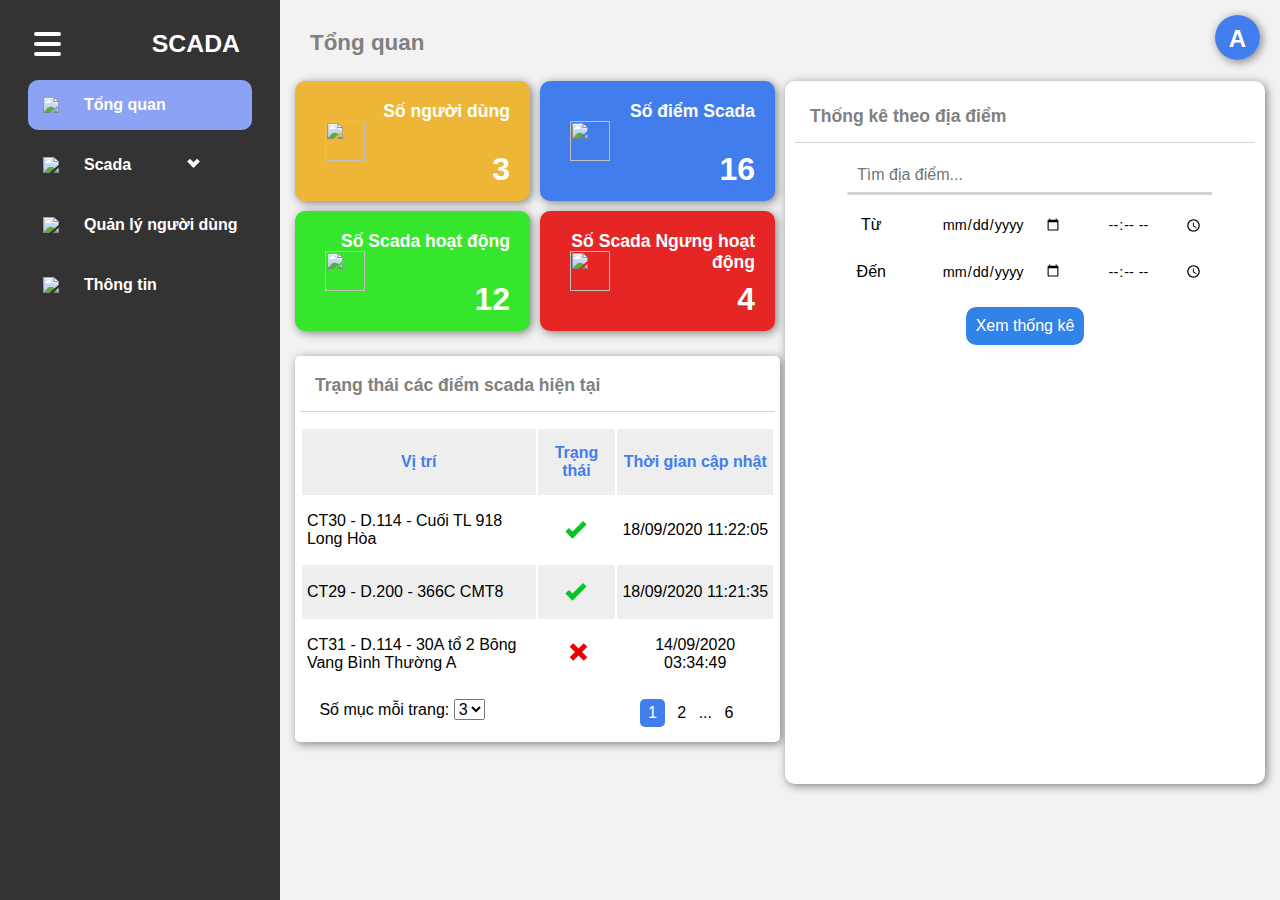
==== server/ui/detail.html @ bc408c13 "Update map search bar, fetch data dynamically" ====
<!DOCTYPE html>
<html>
    <head>
        <meta charset="UTF-8">
        <meta name="viewport" content="width=device-width, initial-scale=1">
        <title>Scada</title>

        <link rel="stylesheet" href="style.css" />
        <link rel="stylesheet" href="detail.css" />

        <script src="https://cdnjs.cloudflare.com/ajax/libs/moment.js/2.28.0/moment.min.js" integrity="sha512-Q1f3TS3vSt1jQ8AwP2OuenztnLU6LwxgyyYOG1jgMW/cbEMHps/3wjvnl1P3WTrF3chJUWEoxDUEjMxDV8pujg==" crossorigin="anonymous"></script>

        <script src="https://cdnjs.cloudflare.com/ajax/libs/Chart.js/2.9.3/Chart.min.js" integrity="sha512-s+xg36jbIujB2S2VKfpGmlC3T5V2TF3lY48DX7u2r9XzGzgPsa6wTpOQA7J9iffvdeBN0q9tKzRxVxw1JviZPg==" crossorigin="anonymous"></script>
    </head>
    <body>
        <nav id="nav" class="">
            <div class="nav-toggler" onclick="toggleNav()">
                <div class="nav-toggler-icon">
                </div>
            </div>
            <!-- <img src="logo.png" id="nav-logo"> -->
            <div id="nav-logo">SCADA</div>
            <div id="nav-top-padding"></div>
            <div class="nav-item active">
                <img src="icons/home.svg" class="nav-item-icon">
                <span class="nav-item-label">Tổng quan</span>
            </div>
            <div class="nav-item dropdown" onclick="toggleNavDropdown(this)">
                <img src="icons/dashboard.svg" class="nav-item-icon">
                <span class="nav-item-label">Scada</span>
                <div class="sub-menu">
                    <span class="nav-item-label">Quản lý địa điểm</span>
                    <span class="nav-item-label">Quản lý cài đặt</span>
                    <span class="nav-item-label">Bảng dữ liệu</span>
                    <span class="nav-item-label">Thống kê</span>
                </div>
            </div>
            <div class="nav-item " onclick="toggleNavDropdown(this)">
                <img src="icons/user.svg" class="nav-item-icon">
                <span class="nav-item-label">Quản lý người dùng</span>
            </div>
            <div class="nav-item" onclick="toggleNavDropdown(this)">
                <img src="icons/info.svg" class="nav-item-icon">
                <span class="nav-item-label">Thông tin</span>
            </div>
        </nav>
        <div id="page-overlay" class="" onclick="toggleNodeDetailModal()"></div>
        <div id="main">
            <div id="page-header" class="col-12-sm">
                <div class="nav-toggler sm" onclick="toggleNav()">
                    <div class="nav-toggler-icon">
                    </div>
                </div>
                Tổng quan
            </div>
            <div id="avatar-menu">
                <span id="avatar">A</span>
            </div>
            <div id="content">
                <div class="col-6-lg col-12-sm col-flex">
                    <div class="tile-container col-flex col-6-md col-12-sm">
                        <div class="tile info orange">
                            <img src="icons/user.svg" class="tile-icon">
                            <span class="tile-label">Số người dùng</span>
                            <span class="tile-value">3</span>
                        </div>
                    </div>
                    <div class="tile-container col-flex col-6-md col-12-sm">
                        <div class="tile info blue">
                            <img src="icons/location.svg" class="tile-icon">
                            <span class="tile-label">Số điểm Scada</span>
                            <span class="tile-value">16</span>
                        </div>
                    </div>
                    <div class="tile-container col-flex col-6-md col-12-sm">
                        <div class="tile info green">
                            <img src="icons/check.svg" class="tile-icon">
                            <span class="tile-label">Số Scada hoạt động</span>
                            <span class="tile-value">12</span>
                        </div>
                    </div>
                    <div class="tile-container col-flex col-6-md col-12-sm">
                        <div class="tile info red">
                            <img src="icons/forbidden.svg" class="tile-icon">
                            <span class="tile-label">Số Scada Ngưng hoạt động</span>
                            <span class="tile-value">4</span>
                        </div>
                    </div>

                    <div class="tile-container table-container col-12-sm">
                        <div class="tile-header">Trạng thái các điểm scada hiện tại</div>
                        <table class="col-12-sm">
                            <tr>
                                <th class="col-6-sm">Vị trí</th>
                                <th class="col-2-sm">Trạng thái</th>
                                <th class="col-4-sm">Thời gian cập nhật</th>
                            </tr>
                            <tr>
                                <td class="col-6-sm">CT30 - D.114 - Cuối TL 918 Long Hòa</td>
                                <td class="col-2-sm center"><span class="check-mark"></span></td>
                                <td class="col-4-sm center">18/09/2020 11:22:05</td>
                            </tr>
                            <tr>
                                <td class="col-6-sm">CT29 - D.200 - 366C CMT8</td>
                                <td class="col-2-sm center"><span class="check-mark"></span></td>
                                <td class="col-4-sm center">18/09/2020 11:21:35</td>
                            </tr>
                            <tr>
                                <td class="col-6-sm">CT31 - D.114 - 30A tổ 2 Bông Vang Bình Thường A</td>
                                <td class="col-2-sm center"><span class="x-mark"></span></td>
                                <td class="col-4-sm center">14/09/2020 03:34:49</td>
                            </tr>
                        </table>
                        <div class="table-footer">
                            <div class="table-view-cnt">
                                Số mục mỗi trang: 
                                <select>
                                    <option>3</option>
                                </select>
                            </div>
                            <div class="table-page-group">
                                <span class="table-page-number selected">1</span>
                                <span class="table-page-number">2</span>
                                <span class="">...</span>
                                <span class="table-page-number">6</span>
                            </div>
                        </div>
                    </div>
                </div>
                <div class="col-6-lg col-12-sm">
                    <div class="tile-container">
                        <div class="tile">
                            <div class="tile-header">Thống kê theo địa điểm</div>
                            <div class="dropdown-container col-10-sm">
                                <input type="text" placeholder="Tìm địa điểm...">
                                <div class="options">
                                    <div class="option">CT30 - D.114 - Cuối TL 918 Long Hòa</div>
                                    <div class="option">CT29 - D.200 - 366C CMT8</div>
                                    <div class="option">CT31 - D.114 - 30A tổ 2 Bông Vang Bình Thường A</div>
                                </div>
                            </div>
                            <div class="time-filter">
                                <div class="time-filter-group">
                                    <span class="label">Từ</span>
                                    <input class="date-input" type="date">
                                    <input class="time-input" type="time">
                                </div>
                                <div class="time-filter-group">
                                    <span class="label">Đến</span>
                                    <input class="date-input" type="date">
                                    <input class="time-input" type="time">
                                </div>
                                <a href="javascript:void();" class="btn">Xem thống kê</a>
                            </div>
                            <div class="chart-container">
                                <canvas id="chart"></canvas>
                            </div>
                        </div>
                    </div>
                </div>
            </div>
        </div>
        <script src="custom-chart.js"></script>
        <script src="site.js"></script>
    </body>
</html>
---- server/ui/style.css ----
* {
    font-size: 100%;
    font-family: Arial, Helvetica, sans-serif;
    box-sizing: border-box;
}

body {
    overflow: hidden;
}

/* ======================================================
				    		NAV
=======================================================*/

#nav {
    position: fixed;
    left: -600px;
    top: 0;
    bottom: 0;
    width: 280px;
    background-color: #8bd0f0;
    background-color: #333;
    transition: .2s;
    overflow-x: hidden;
}

#nav.show {
    left: 0;
}

.nav-toggler {
    position: fixed;
    width: 45px;
    height: 45px;
    top: 20px;
    left: 50px;
    border-radius: 10px;
    background-color: white;
    transition: .2s;
    z-index: 2;
}

#nav.show .nav-toggler {
    background-color: #8bd0f0;
    background-color: #333;
    /* transform: translate(-40px, 0); */
}

.nav-toggler-icon,
.nav-toggler-icon::before,
.nav-toggler-icon::after {
    content: '';
    position: absolute;
    width: 60%;
    height: 4px;
    background-color: black;
    border-radius: 4px;
    top: 12px;
    left: 20%;
    transition: .2s;
}


.nav-toggler-icon::before,
.nav-toggler-icon::after {
    left: 0;
    width: 100%;
    height: 4px;
}

.nav-toggler-icon::before { transform: translate(0, -2px); }
.nav-toggler-icon::after { transform: translate(0, 8px); }

#nav.show .nav-toggler-icon {
    top: 45%;
    transform: rotate(135deg);
    background-color: white;
}

#nav.show .nav-toggler-icon::before,
#nav.show .nav-toggler-icon::after {
    transform: translate(0, -12px) rotate(90deg) ;
    background-color: white;
}

#nav-logo {
    position: absolute;
    top: 2px;
    width: 150px;
    margin-top: 28px;
    margin-left: 30px;
    transition: .2s;
    left: 60px;
    font-size: 155%;
    color: #fff;
    font-weight: bold;
    opacity: 0;
    text-align: right;
}

#nav.show #nav-logo,
#nav:hover #nav-logo {
    opacity: 1;
}

#nav-top-padding {
    height: 80px;
}

.nav-header {
    font-size: 80%;
    text-transform: uppercase;
    color: lightgrey;
    font-weight: bolder;
    border-bottom: .5px solid grey;
    padding: 0 0 10px 10%;
    margin-top: 20px;
}

.nav-item {
    font-weight: bold;
    color: #fff;
    cursor: pointer;
    width: 80%;
    height: 50px;
    margin-left: 10%;
    padding: 5% 5% 5% 7%;
    border-radius: 10px;
    margin-bottom: 10px;
    position: relative;
    vertical-align: middle;
}

.nav-item.active {
    background-color: #8ca2f5;
}

.nav-item.dropdown::after {
    content: '';
    width: 5px;
    height: 5px;
    border: solid white;
    border-width: 0 0 4px 4px;
    transform: rotate(-45deg);
    float: right;
    margin-right: 40px;
    margin-top: 3px;
    transition: .2s;
}

.nav-item.dropdown::after {
    opacity: 0;
}

.nav-item.dropdown.show::after {
    transform: rotate(135deg);
}

#nav.show .nav-item.dropdown::after,
#nav:hover .nav-item.dropdown::after {
    opacity: 1;
}

.nav-item-switch {
    opacity: 0;
    height: 0;
    padding: 0;
    margin: 0;
    transition: .2s;
}

#nav.show .nav-item-switch,
#nav:hover .nav-item-switch {
    opacity: 1;
    height: 50px;
    margin-left: 10%;
    padding: 5% 5% 5% 7%;
    margin-bottom: 10px;
}

.nav-item-icon {
    fill: #fff;
    width: 20px;
    position: absolute;
    top: 50%;
    transform: translate(0, -50%);
    left: 15px;
}

.nav-item-label {
    position: absolute;
    opacity: 0;
    left: 25%;
    top: 50%;
    transform: translate(0, -50%);
    transition: .2s;
    min-width: 200px;
}

#nav.show .nav-item-label,
#nav:hover .nav-item-label {
    opacity: 1;
}

.nav-item-switch .nav-item-label,
.nav-item-label.no-icon {
    left: 5%;
    min-width: unset;
    max-width: 60%;
}

.nav-item.dropdown .sub-menu {
    visibility: hidden;
}

.nav-item.dropdown.show .sub-menu {
    visibility: show;
}

.nav-item.dropdown.show .sub-menu .nav-item-label {
    visibility: show;
}

.nav-item .switch {
    box-shadow: 0 0 0;
    display: inline-block;
    position: absolute;
    width: 60px;
    height: 30px;
    top: 8px;
    right: 10px;
}

/* ================= SEARCH BAR ================= */

.dropdown-container.nav-search-container {
    padding: 0;
}

.nav-search-container input.nav-search-input {
    border-radius: 5px;
    outline: 0;
    border: 1px solid lightgrey;
    padding: 5px;
    display: block;
    width: 100%;
    margin: auto;
    background-color: #333;
    color: #eee;
    transition: .2s;
}

.nav-search-container input.nav-search-input::placeholder {
    color: #ccc;
}

.nav-search-container input.nav-search-input:hover::placeholder {
    color: #333;
}

.nav-search-container input.nav-search-input:focus::placeholder {
    color: #111;
}

.nav-search-container input.nav-search-input:hover {
    color: #333;
    background-color: #ccc;
    padding-left: 10px;
    border: 1px solid lightgrey; /* overriding .dropdown-container input */
}

.nav-search-container input.nav-search-input:focus {
    color: #111;
    background-color: #eee;
    padding-left: 15px;
    border: 1px solid lightgrey; /* overriding .dropdown-container input */
}

/* ======================================================
				       		MODAL
=======================================================*/

#node-detail-modal {
    width: 80%;
    background-color: white;
    top: 0;
    left: 50%;
    bottom: 5%;
    bottom: min(120px, 5%);
    position: absolute;
    transform: translate(-50%, 1000px);
    transition: .3s;
    border-radius: 10px;
    padding: 20px;
    color: grey;
    /* margin-top: 30px; */
    margin-top: 3%;
    margin-top: min(60px, 3%);
    overflow: auto;
    visibility: hidden;
}

#node-detail-modal.show {
    transform: translate(-50%, 0);
    visibility: visible;
}

#node-detail-modal-header {
    text-transform: uppercase;
    font-weight: bold;
    margin-bottom: 30px;
}


/* ======================================================
				       	CHART
=======================================================*/
.chart-container {
    margin-top: 20px;
    position: relative;
    width: 100%;
}

/* ======================================================
					CHART TIME FILTER
=======================================================*/
.time-filter {
    text-align: center;
    margin-bottom: 20px;
}

.time-filter .time-filter-group {
    width: 100%;
    padding: 5px;
    margin: auto;
    margin-bottom: 10px;
}

.time-filter .label {
    display: inline-block;  
    width: 50px;
}

.time-filter-group .date-input,
.time-filter-group .time-input {
    margin-bottom: 5px;
    margin-left: 40px;
    font-size: 90%;
}


/* ======================================================
				       	TABLE
=======================================================*/
.table-container {
    box-shadow: 2px 2px 10px grey;
    border-radius: 5px;
}

.table-header {
    font-weight: bold;
    color: grey;
    font-size: 110%;
    text-align: center;
    padding: 15px;
    border-bottom: 1px solid lightgrey;
}

table {
    border-radius: 5px;
}

tr:nth-of-type(odd) { 
    background: #eee; 
}

th {
    color: #427ded;
}

th, td {
    padding: 15px 5px;
}

th.center, td.center {
    text-align: center;
}

.table-view-cnt {
    display: inline-block;
    padding: 10px;
    margin-left: 2%;
}

.table-page-group {
    float: right;
    margin-right: 5%;
    padding: 10px;
}

.table-page-number {
    display: inline-block;
    border-radius: 5px;
    padding: 5px 8px;
    cursor: pointer;
    transition: .2s;
}

.table-page-number:hover {
    background-color: lightgrey;
}

.table-page-number.selected {
    background-color: #427ded;
    color: white;
}


/* ======================================================
						SCROLL BAR
=======================================================*/

::-webkit-scrollbar {
	width: 10px;
	height: 10px;
}

::-webkit-scrollbar-thumb {
	background: #d6d6d6;
	border-radius: 15px;
}

::-webkit-scrollbar-thumb:hover {
	background: #a8a8a8;
	border-radius: 15px;
}


/* ======================================================
				       	SWITCH
=======================================================*/

.switch {
    position: relative;
    width: 80px;
    height: 40px;
    background-color: #9c9c9c;
    border-radius: 50px;
    border: 1px solid #333;
    box-shadow: 2px 2px 10px grey;
    cursor: pointer;
    transition: .2s;
}

.switch.active {
    background-color: #25e81e;
}

.switch:after {
    content: '';
    position: absolute;
    top: 10%;
    left: 7%;
    border-radius: 50%;
    width: 40%;
    height: 80%;
    box-sizing: border-box;
    background-color: #e6e6e6;
    transition: .2s;
}

.switch:hover:after {
    background-color: #f0f0f0;
}

.switch.active:after {
    transform: translate(115%, 0);
}


/* ======================================================
						GENERAL
=======================================================*/

.btn {
    display: inline-block;
    border: 0;
    outline: 0;
    background-color: #3183e8;
    color: white;
    padding: 10px;
    border-radius: 10px;
    transition: .2s;
    margin: 5px;
    text-decoration: none;
}

.btn:hover {
    background-color: blue;
    color: white;
}

.btn:active {
    background-color: brown;
}


.date-input,
.time-input {
    border: 0;
    outline: 0;
    position: relative;
    overflow: visible;
}

.date-input::after,
.time-input::after {
    content: '';
    position: absolute;
    width: 100%;
    height: 2px;
    left: 50%;
    bottom: -5px;
    transition: .2s;
    background-color: #3183e8;
    transform: translate(-50%, 0) scaleX(0) scaleY(0);
}

.date-input:focus::after,
.time-input:focus::after {
    transform: translate(-50%, 0) scaleX(1) scaleY(1);
}

.check-mark {
    display: inline-block;
    width: 10px;
    height: 20px;
    border: solid #08c22a;
    border-width: 0 5px 5px 0;
    transform: rotate(45deg);
}

.x-mark {
    position: relative;
    display: inline-block;
    width: 5px;
    height: 20px;
}

.x-mark::before,
.x-mark::after {
    content: '';
    position: absolute;
    width: 100%;
    height: 100%;
    background-color: #eb0202;
    transform: rotate(45deg);
}

.x-mark::after {
    transform: rotate(-45deg);
}

.dropdown-container {
    display: inline-block;
    position: relative;
    left: 50%;
    padding: 0px 5px;
    padding-left: 3%;
    transform: translate(-50%, 0);
    margin-bottom: 15px;
    z-index: 1;
    text-align: left;
}

.dropdown-container .options {
    width: 100%;
    visibility: hidden;
    position: absolute;
    left: 0;
    top: 90%;
    background-color: #fff;
    padding: 5px;
    transition: .2s;
    margin: 5px 0;
    box-shadow: 2px 2px 10px grey;
    text-align: left;
    transform: scaleY(0);
    overflow: auto;
    cursor: default;
}

.dropdown-container:hover .options,
.dropdown-container :focus ~ .options,
.options:hover {
    visibility: visible;
    transform: scaleY(1);
}

.dropdown-container .options .option {
    padding: 10px;
}

.dropdown-container .options .option:hover {
    background-color: lightgrey;
}


.dropdown-container input {
    position: relative;
    display: block;
    padding: 8px 0;
    padding-left: 10px;
    height: 100%;
    border: 0;
    outline: 0;
    margin: 0;
    border-bottom: 3px solid lightgrey;
    width: 100%;
    transition: .2s;
}

.dropdown-container input:hover,
.dropdown-container input:focus {
    border-bottom: 3px solid #427ded;
    padding-left: 15px;
}

.dropdown-container input:focus { padding-left: 20px; }


.triangle::after {
    content: '';
    border: 5px solid #fff;
    border-top: 5px solid #333;
    position: absolute;
    top: 50%;
    right: 5%;
}


/* [class*="col-"] {
} */

.col-flex  {
    display: flex;
    flex-wrap: wrap;
    align-items: flex-start;
}

.col-1-sm {width: 8.33%}
.col-2-sm {width: 16.66%}
.col-3-sm {width: 25%}
.col-4-sm {width: 33.33%}
.col-5-sm {width: 41.66%}
.col-6-sm {width: 50%}
.col-7-sm {width: 58.33%}
.col-8-sm {width: 66.66%}
.col-9-sm {width: 75%}
.col-10-sm {width: 83.33%}
.col-11-sm {width: 91.66%}
.col-12-sm {width: 100%}

.orange {background-color: #ff9036;}
.blue {background-color: #3366ff;}
.green {background-color: #14ff47;}
.red {background-color: #f54040;}


#main {
    position: absolute;
    left: 0;
    top: 0;
    bottom: 0;
    right: 0;
    z-index: -1;
    overflow: hidden;
    transition: .2s;
    padding: 10px;
    background: #f2f2f2;
}

#page-overlay {
    position: fixed;
    top: 0;
    left: 0;
    width: 100%;
    width: 100vw;
    height: 100%;
    height: 100vh;
    transition: .3s;
    visibility: hidden;
}

#page-overlay.show {
    visibility: visible;
    background-color: black;
    opacity: 0.3;
}


/* Large devices (tablets, 800px and up) */
@media only screen and (min-width: 800px) {
	.col-1-md {width: 8.33%}
    .col-2-md {width: 16.66%}
    .col-3-md {width: 25%}
    .col-4-md {width: 33.33%}
    .col-5-md {width: 41.66%}
    .col-6-md {width: 50%}
    .col-7-md {width: 58.33%}
    .col-8-md {width: 66.66%}
    .col-9-md {width: 75%}
    .col-10-md {width: 83.33%}
    .col-11-md {width: 91.66%}
    .col-12-md {width: 100%}
}


/* Extra large devices (large laptops and desktops, 1200px and up) */
@media only screen and (min-width: 1200px) {

	.col-1-lg {width: 8.33%}
    .col-2-lg {width: 16.66%}
    .col-3-lg {width: 25%}
    .col-4-lg {width: 33.33%}
    .col-5-lg {width: 41.66%}
    .col-6-lg {width: 50%}
    .col-7-lg {width: 58.33%}
    .col-8-lg {width: 66.66%}
    .col-9-lg {width: 75%}
    .col-10-lg {width: 83.33%}
    .col-11-lg {width: 91.66%}
    .col-12-lg {width: 100%}

}
---- server/ui/detail.css ----
/* ======================================================
				    		NAV
=======================================================*/

#nav {
    background-color: #333;
    left: -280px;
    width: 280px;
    transform: translate(0, 0);
}

#nav.show,
#nav:hover {
    width: 280px;
}

.nav-toggler {
    left: 10px;
    background-color: #333;
}

#nav.show .nav-toggler,
#nav:hover .nav-toggler {
    transform: translate(15px, 0);
    box-shadow: unset;
    background-color: #333;
}

.nav-toggler-icon,
.nav-toggler-icon::before,
.nav-toggler-icon::after {
    background-color: #fff;
}

.nav-toggler.sm {
    position: absolute;
    float: left;
    top: 50%;
    left: 20px;
    transform: translate(0, -50%);
    margin: 0;
    background-color: #fff;
    box-shadow: 2px 2px 10px grey;
    opacity: 0.7;
}

.nav-toggler.sm .nav-toggler-icon,
.nav-toggler.sm .nav-toggler-icon::before,
.nav-toggler.sm .nav-toggler-icon::after {
    background-color: #333;
}


/* ======================================================
				       	TILES
=======================================================*/

.tile-container {
    padding: 1%;
    box-sizing: border-box;
    color: #000;
}

.tile {
    background-color: #fff;
    position: relative;
    padding: 10px 10px;
    width: 100%;
    height: 100%;
    border-radius: 10px;
    box-shadow: 2px 2px 10px grey;
}

.tile.orange {    
    background: #edb637;
    /* background: linear-gradient(45deg, rgba(227,164,77,1) 0%, rgba(250,233,211,1) 80%, rgba(255,255,255,1) 100%); */
}

.tile.green {
    background: #36e62c;
    /* background: linear-gradient(45deg, rgba(53,210,43,1) 0%, rgba(211,245,210,1) 80%, rgba(255,255,255,1) 100%); */
}

.tile.red {
    background: #e62525;
    /* background: linear-gradient(45deg, rgba(230,37,37,1) 0%, rgba(232,50,50,1) 82%, rgba(255,255,255,1) 100%); */
}

.tile.blue {
    background: #427ded;
    /* background: linear-gradient(45deg, rgba(50,110,226,1) 0%, rgba(191,201,221,1) 80%, rgba(255,255,255,1) 100%); */
}

.tile.info {
    padding: 60px 5%;
}


.tile.info .tile-icon {
    position: absolute;
    top: 40px;
    left: 30px;
    width: 40px;
    height: 40px;
}

.tile.info .tile-label {
    position: absolute;
    top: 20px;
    right: 20px;
    font-size: 110%;
    max-width: 200px;
    text-align: right;
    color: white;
    font-weight: bold;
}

.tile.info .tile-value {
    position: absolute;
    top: 70px;
    right: 20px;
    font-size: 200%;
    color: white;
    font-weight: bold;
}

.tile-label {
    color: grey;
}

.tile-header {
    font-weight: bold;
    color: grey;
    font-size: 110%;
    /* text-align: center; */
    padding: 15px;
    border-bottom: 1px solid lightgrey;
    margin-bottom: 15px;
}


/* ======================================================
				       	TABLE
=======================================================*/
.table-container {
    margin-top: 20px;
    margin-left: 5px;
    background-color: #fff;
}


/* ======================================================
				       	CHART
=======================================================*/
#chart {
    height: 400px;
}

/* ======================================================
				       AVATAR MENU
=======================================================*/
#avatar-menu {
    position: absolute;
    right: 20px;
    top: 15px;
    cursor: pointer;
    /* border: 1px solid lightgrey; */
    border-radius: 50px;
    /* padding: 5px; */
    box-shadow: 2px 2px 10px grey;
}

#avatar {
    display: inline-block;
    width: 45px;
    height: 45px;
    padding: 10px;
    font-size: 150%;
    font-weight: bold;
    text-align: center;
    vertical-align: middle;
    border-radius: 50%;
    background-color: #427ded;
    color: #fff;
}


/* ======================================================
				       	GENERAL
=======================================================*/

#main,
#nav.show ~ #main {
    overflow: auto;
    left: 0;
}

#main #content {
    display: flex;
    flex-wrap: wrap;
    align-items: flex-start;
    flex-flow: row wrap;
}

#page-header {
    position: relative;
    font-size: 140%;
    padding: 20px;
    padding-left: 90px;
    font-weight: bold;
    color: grey;
}



/* Large devices (tablets, 800px and up) */
@media only screen and (min-width: 800px) {
    
    #main {
        left: 65px;
    }

    #nav.show ~ #main,
    #nav:hover ~ #main {
        left: 280px;
    }

    #nav {
        left: 0;
        width: 65px;
    }
    #page-header {
        padding-left: 20px;
    }

    .sm {
        display: none;
    }
}


/* Extra large devices (large laptops and desktops, 1200px and up) */
@media only screen and (min-width: 1200px) {


}
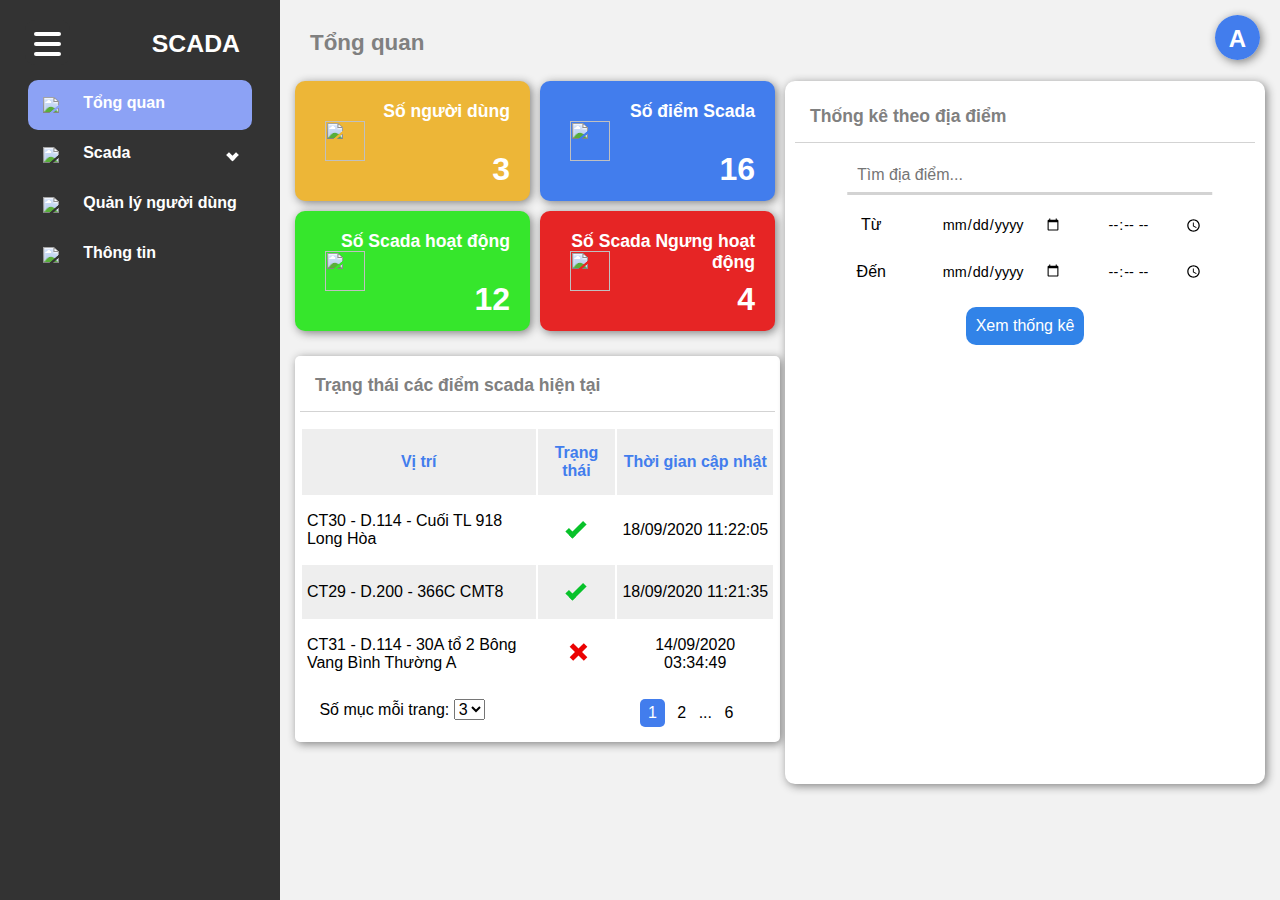
==== commit bda57743: "Update Nav dropdown (broken in map nav)" ====
--- a/server/ui/detail.html
+++ b/server/ui/detail.html
@@ -5,8 +5,8 @@
         <meta name="viewport" content="width=device-width, initial-scale=1">
         <title>Scada</title>
 
-        <link rel="stylesheet" href="style.css" />
-        <link rel="stylesheet" href="detail.css" />
+        <link rel="stylesheet" href="css/style.css" />
+        <link rel="stylesheet" href="css/detail.css" />
 
         <script src="https://cdnjs.cloudflare.com/ajax/libs/moment.js/2.28.0/moment.min.js" integrity="sha512-Q1f3TS3vSt1jQ8AwP2OuenztnLU6LwxgyyYOG1jgMW/cbEMHps/3wjvnl1P3WTrF3chJUWEoxDUEjMxDV8pujg==" crossorigin="anonymous"></script>
 
@@ -23,25 +23,25 @@
             <div id="nav-top-padding"></div>
             <div class="nav-item active">
                 <img src="icons/home.svg" class="nav-item-icon">
-                <span class="nav-item-label">Tổng quan</span>
+                <span class="nav-item-label label-with-icon">Tổng quan</span>
             </div>
-            <div class="nav-item dropdown" onclick="toggleNavDropdown(this)">
+            <div class="nav-item nav-dropdown" onclick="toggleNavDropdown(this)">
                 <img src="icons/dashboard.svg" class="nav-item-icon">
-                <span class="nav-item-label">Scada</span>
-                <div class="sub-menu">
-                    <span class="nav-item-label">Quản lý địa điểm</span>
-                    <span class="nav-item-label">Quản lý cài đặt</span>
-                    <span class="nav-item-label">Bảng dữ liệu</span>
-                    <span class="nav-item-label">Thống kê</span>
-                </div>
+                <span class="nav-item-label label-with-icon">Scada</span>
+            </div>
+            <div class="nav-item nav-sub-menu">
+                <span class="nav-item-label">Quản lý địa điểm</span>
+                <span class="nav-item-label">Quản lý cài đặt</span>
+                <span class="nav-item-label">Bảng dữ liệu</span>
+                <span class="nav-item-label">Thống kê</span>
             </div>
             <div class="nav-item " onclick="toggleNavDropdown(this)">
                 <img src="icons/user.svg" class="nav-item-icon">
-                <span class="nav-item-label">Quản lý người dùng</span>
+                <span class="nav-item-label label-with-icon">Quản lý người dùng</span>
             </div>
             <div class="nav-item" onclick="toggleNavDropdown(this)">
                 <img src="icons/info.svg" class="nav-item-icon">
-                <span class="nav-item-label">Thông tin</span>
+                <span class="nav-item-label label-with-icon">Thông tin</span>
             </div>
         </nav>
         <div id="page-overlay" class="" onclick="toggleNodeDetailModal()"></div>
@@ -160,7 +160,7 @@
                 </div>
             </div>
         </div>
-        <script src="custom-chart.js"></script>
-        <script src="site.js"></script>
+        <script src="js/custom-chart.js"></script>
+        <script src="js/site.js"></script>
     </body>
 </html>--- a/server/ui/css/style.css
+++ b/server/ui/css/style.css
@@ -0,0 +1,802 @@
+* {
+    font-size: 100%;
+    font-family: Arial, Helvetica, sans-serif;
+    box-sizing: border-box;
+}
+
+body {
+    overflow: hidden;
+}
+
+/* ======================================================
+				    		NAV
+=======================================================*/
+
+#nav {
+    position: fixed;
+    left: -600px;
+    top: 0;
+    bottom: 0;
+    width: 280px;
+    background-color: #8bd0f0;
+    background-color: #333;
+    transition: .2s;
+    overflow-x: hidden;
+}
+
+#nav.show {
+    left: 0;
+}
+
+.nav-toggler {
+    position: fixed;
+    width: 45px;
+    height: 45px;
+    top: 20px;
+    left: 50px;
+    border-radius: 10px;
+    background-color: white;
+    transition: .2s;
+    z-index: 2;
+}
+
+#nav.show .nav-toggler {
+    background-color: #8bd0f0;
+    background-color: #333;
+    /* transform: translate(-40px, 0); */
+}
+
+.nav-toggler-icon,
+.nav-toggler-icon::before,
+.nav-toggler-icon::after {
+    content: '';
+    position: absolute;
+    width: 60%;
+    height: 4px;
+    background-color: black;
+    border-radius: 4px;
+    top: 12px;
+    left: 20%;
+    transition: .2s;
+}
+
+
+.nav-toggler-icon::before,
+.nav-toggler-icon::after {
+    left: 0;
+    width: 100%;
+    height: 4px;
+}
+
+.nav-toggler-icon::before { transform: translate(0, -2px); }
+.nav-toggler-icon::after { transform: translate(0, 8px); }
+
+#nav.show .nav-toggler-icon {
+    top: 45%;
+    transform: rotate(135deg);
+    background-color: white;
+}
+
+#nav.show .nav-toggler-icon::before,
+#nav.show .nav-toggler-icon::after {
+    transform: translate(0, -12px) rotate(90deg) ;
+    background-color: white;
+}
+
+#nav-logo {
+    position: absolute;
+    top: 2px;
+    width: 150px;
+    margin-top: 28px;
+    margin-left: 30px;
+    transition: .2s;
+    left: 60px;
+    font-size: 155%;
+    color: #fff;
+    font-weight: bold;
+    opacity: 0;
+    text-align: right;
+}
+
+#nav.show #nav-logo,
+#nav:hover #nav-logo {
+    opacity: 1;
+}
+
+#nav-top-padding {
+    height: 80px;
+}
+
+.nav-header {
+    font-size: 80%;
+    text-transform: uppercase;
+    color: lightgrey;
+    font-weight: bolder;
+    border-bottom: .5px solid grey;
+    padding: 0 0 10px 10%;
+    margin-top: 20px;
+}
+
+.nav-item {
+    font-weight: bold;
+    color: #fff;
+    cursor: pointer;
+    width: 80%;
+    min-height: 50px;
+    margin-left: 10%;
+    padding: 5% 5% 5% 5%;
+    border-radius: 10px;
+    margin-bottom: 0px;
+    position: relative;
+    vertical-align: middle;
+}
+
+.nav-item.active {
+    background-color: #8ca2f5;
+}
+
+.nav-item.nav-dropdown::after {
+    content: '';
+    width: 5px;
+    height: 5px;
+    border: solid white;
+    border-width: 0 0 4px 4px;
+    position: absolute;
+    top: 50%;
+    left: 0;
+    transform: translate(0, -50%) rotate(-45deg);
+    transition: .2s;
+    opacity: 0;
+}
+
+#nav.show .nav-item.nav-dropdown::after,
+#nav:hover .nav-item.nav-dropdown::after {
+    transform: translate(200px, -50%) rotate(-45deg);
+    opacity: 1;
+}
+
+#nav .nav-item.nav-dropdown.show::after {
+    transform: translate(200px, -50%) rotate(135deg);
+}
+
+#nav.show .nav-dropdown.show::before,
+#nav:hover .nav-dropdown.show::before {
+    content: '';
+    border-radius: 20px 20px 0 0;
+    background-color: #222;
+    position: absolute;
+    top: 5px;
+    left: 0;
+    width: 100%;
+    height: 100%;
+}
+
+.nav-item-switch {
+    opacity: 0;
+    height: 0;
+    padding: 0;
+    margin: 0;
+    transition: .2s;
+}
+
+#nav.show .nav-item-switch,
+#nav:hover .nav-item-switch {
+    opacity: 1;
+    height: 50px;
+    margin-left: 10%;
+    padding: 5% 5% 5% 7%;
+    margin-bottom: 10px;
+}
+
+.nav-item-icon {
+    fill: #fff;
+    width: 20px;
+    display: inline-block;
+    position: absolute;
+    top: 50%;
+    left: 15px;
+    transform: translate(0, -50%);
+}
+
+.nav-item-label {
+    opacity: 0;
+    display: inline-block;
+    transition: .2s;
+    margin-left: 5%;
+    min-width: 200px;
+    max-width: 90%;
+    /* position: absolute; */
+}
+
+.nav-item-label.label-with-icon {
+    transform: translate(30px, 0);
+}
+
+#nav.show .nav-item-label,
+#nav:hover .nav-item-label {
+    opacity: 1;
+}
+
+.nav-item-switch .nav-item-label,
+.nav-item-label.label-no-icon,
+.nav-dropdown .nav-item-label {
+    /* left: 5%; */
+    margin-left: 0;
+    min-width: unset;
+    max-width: 65%;
+}
+
+.nav-dropdown .nav-item-label {
+    margin-left: 5%;
+}
+
+.nav-item.nav-dropdown ~ .nav-sub-menu {
+    background-color: #222;
+    padding: 0 5%;
+    min-height: unset;
+    visibility: hidden;
+    max-height: 0;
+    transform: scaleY(0);
+    transition: .2s;
+    border-radius: 0 0 20px 20px;
+}
+
+#nav.show .nav-item.nav-dropdown.show ~ .nav-sub-menu,
+#nav:hover .nav-item.nav-dropdown.show ~ .nav-sub-menu {
+    visibility: unset;
+    max-height: 1000px;
+    transform: scaleY(1);
+    margin-bottom: 17px;
+}
+
+.nav-sub-menu .nav-item-label {
+    padding: 12px 0;
+    margin-left: 0;
+    margin-bottom: 5px;
+    padding-left: 5%;
+    border-radius: 5px;;
+    position: relative;
+}
+
+.nav-sub-menu .nav-item-label:hover {
+    background-color: #b5c0e8;
+}
+
+.nav-item .switch {
+    box-shadow: 0 0 0;
+    display: inline-block;
+    position: absolute;
+    width: 60px;
+    height: 30px;
+    top: 8px;
+    right: 10px;
+}
+
+/* ================= SEARCH BAR ================= */
+
+.dropdown-container.nav-search-container {
+    padding: 0;
+}
+
+.nav-search-container input.nav-search-input {
+    border-radius: 5px;
+    outline: 0;
+    border: 1px solid lightgrey;
+    padding: 5px;
+    display: block;
+    width: 100%;
+    margin: auto;
+    background-color: #333;
+    color: #eee;
+    transition: .2s;
+}
+
+.nav-search-container input.nav-search-input::placeholder {
+    color: #ccc;
+}
+
+.nav-search-container input.nav-search-input:hover::placeholder {
+    color: #333;
+}
+
+.nav-search-container input.nav-search-input:focus::placeholder {
+    color: #111;
+}
+
+.nav-search-container input.nav-search-input:hover {
+    color: #333;
+    background-color: #ccc;
+    padding-left: 10px;
+    border: 1px solid lightgrey; /* overriding .dropdown-container input */
+}
+
+.nav-search-container input.nav-search-input:focus {
+    color: #111;
+    background-color: #eee;
+    padding-left: 15px;
+    border: 1px solid lightgrey; /* overriding .dropdown-container input */
+}
+
+/* ======================================================
+				       		MODAL
+=======================================================*/
+
+.modal {
+    width: 80%;
+    background-color: white;
+    top: 0;
+    left: 50%;
+    /* bottom: 5%;
+    bottom: min(120px, 5%); */
+    max-height: 90%;
+    position: absolute;
+    transform: translate(-50%, 1000px);
+    transition: .3s;
+    border-radius: 10px;
+    padding: 20px;
+    padding: 20px min(2%, 20px);
+    color: grey;
+    /* margin-top: 30px; */
+    margin-top: 3%;
+    margin-top: min(30px, 3%);
+    overflow: auto;
+    visibility: hidden;
+}
+
+.modal.show {
+    transform: translate(-50%, 0);
+    visibility: visible;
+}
+
+.modal .close-btn,
+.modal .close-btn:after {
+    width: 25px;
+    height: 5px;
+    background: grey;
+    position: absolute;
+    top: 25px;
+    top: min(8%, 25px);
+    right: 10px;
+    right: min(5%, 10px);
+    border-radius: 5px;
+    transform: rotate(135deg);
+    cursor: pointer;
+}
+
+.modal .close-btn:after {
+    top: 0;
+    right: 0;
+    content: '';
+    transform: rotate(90deg);
+}
+
+.modal .modal-header {
+    text-transform: uppercase;
+    font-weight: bold;
+    margin-bottom: 30px;
+}
+
+
+/* ======================================================
+				       	CHART
+=======================================================*/
+.chart-container {
+    margin-top: 20px;
+    position: relative;
+    width: 100%;
+}
+
+/* ======================================================
+					CHART TIME FILTER
+=======================================================*/
+.time-filter {
+    text-align: center;
+    margin-bottom: 20px;
+}
+
+.time-filter .time-filter-group {
+    width: 100%;
+    padding: 5px;
+    margin: auto;
+    margin-bottom: 10px;
+}
+
+.time-filter .label {
+    display: inline-block;  
+    width: 50px;
+}
+
+.time-filter-group .date-input,
+.time-filter-group .time-input {
+    margin-bottom: 5px;
+    margin-left: 40px;
+    font-size: 90%;
+}
+
+
+/* ======================================================
+				       	TABLE
+=======================================================*/
+.table-container {
+    box-shadow: 2px 2px 10px grey;
+    border-radius: 5px;
+}
+
+.table-header {
+    font-weight: bold;
+    color: grey;
+    font-size: 110%;
+    text-align: center;
+    padding: 15px;
+    border-bottom: 1px solid lightgrey;
+}
+
+table {
+    border-radius: 5px;
+}
+
+tr:nth-of-type(odd) { 
+    background: #eee; 
+}
+
+th {
+    color: #427ded;
+}
+
+th, td {
+    padding: 15px 5px;
+}
+
+th.center, td.center {
+    text-align: center;
+}
+
+.table-view-cnt {
+    display: inline-block;
+    padding: 10px;
+    margin-left: 2%;
+}
+
+.table-page-group {
+    float: right;
+    margin-right: 5%;
+    padding: 10px;
+}
+
+.table-page-number {
+    display: inline-block;
+    border-radius: 5px;
+    padding: 5px 8px;
+    cursor: pointer;
+    transition: .2s;
+}
+
+.table-page-number:hover {
+    background-color: lightgrey;
+}
+
+.table-page-number.selected {
+    background-color: #427ded;
+    color: white;
+}
+
+
+/* ======================================================
+						SCROLL BAR
+=======================================================*/
+
+::-webkit-scrollbar {
+	width: 10px;
+	height: 10px;
+}
+
+::-webkit-scrollbar-thumb {
+	background: #d6d6d6;
+	border-radius: 15px;
+}
+
+::-webkit-scrollbar-thumb:hover {
+	background: #a8a8a8;
+	border-radius: 15px;
+}
+
+
+/* ======================================================
+				       	SWITCH
+=======================================================*/
+
+.switch {
+    position: relative;
+    width: 80px;
+    height: 40px;
+    background-color: #9c9c9c;
+    border-radius: 50px;
+    border: 1px solid #333;
+    box-shadow: 2px 2px 10px grey;
+    cursor: pointer;
+    transition: .2s;
+}
+
+.switch.active {
+    background-color: #25e81e;
+}
+
+.switch:after {
+    content: '';
+    position: absolute;
+    top: 10%;
+    left: 7%;
+    border-radius: 50%;
+    width: 40%;
+    height: 80%;
+    box-sizing: border-box;
+    background-color: #e6e6e6;
+    transition: .2s;
+}
+
+.switch:hover:after {
+    background-color: #f0f0f0;
+}
+
+.switch.active:after {
+    transform: translate(115%, 0);
+}
+
+
+/* ======================================================
+						GENERAL
+=======================================================*/
+
+.btn {
+    cursor: pointer;
+    user-select: none;
+    display: inline-block;
+    border: 0;
+    outline: 0;
+    background-color: #3183e8;
+    color: white;
+    padding: 10px;
+    border-radius: 10px;
+    transition: .2s;
+    margin: 5px;
+    text-decoration: none;
+}
+
+.btn:hover {
+    background-color: blue;
+    color: white;
+}
+
+.btn:active {
+    background-color: brown;
+}
+
+
+.date-input,
+.time-input {
+    border: 0;
+    outline: 0;
+    position: relative;
+    overflow: visible;
+}
+
+.date-input::after,
+.time-input::after {
+    content: '';
+    position: absolute;
+    width: 100%;
+    height: 2px;
+    left: 50%;
+    bottom: -5px;
+    transition: .2s;
+    background-color: #3183e8;
+    transform: translate(-50%, 0) scaleX(0) scaleY(0);
+}
+
+.date-input:focus::after,
+.time-input:focus::after {
+    transform: translate(-50%, 0) scaleX(1) scaleY(1);
+}
+
+.check-mark {
+    display: inline-block;
+    width: 10px;
+    height: 20px;
+    border: solid #08c22a;
+    border-width: 0 5px 5px 0;
+    transform: rotate(45deg);
+}
+
+.x-mark {
+    position: relative;
+    display: inline-block;
+    width: 5px;
+    height: 20px;
+}
+
+.x-mark::before,
+.x-mark::after {
+    content: '';
+    position: absolute;
+    width: 100%;
+    height: 100%;
+    background-color: #eb0202;
+    transform: rotate(45deg);
+}
+
+.x-mark::after {
+    transform: rotate(-45deg);
+}
+
+.dropdown-container {
+    display: inline-block;
+    position: relative;
+    left: 50%;
+    padding: 0px 5px;
+    padding-left: 3%;
+    transform: translate(-50%, 0);
+    margin-bottom: 15px;
+    z-index: 1;
+    text-align: left;
+}
+
+.dropdown-container .options {
+    width: 100%;
+    visibility: hidden;
+    position: absolute;
+    left: 0;
+    top: 90%;
+    background-color: #fff;
+    padding: 5px;
+    transition: .2s;
+    margin: 5px 0;
+    box-shadow: 2px 2px 10px grey;
+    text-align: left;
+    transform: scaleY(0);
+    overflow: auto;
+    cursor: default;
+}
+
+/* .dropdown-container:hover .options, */
+.dropdown-container :focus ~ .options,
+.options:hover {
+    visibility: visible;
+    transform: scaleY(1);
+}
+
+.dropdown-container .options .option {
+    padding: 10px;
+}
+
+.dropdown-container .options .option:hover {
+    background-color: lightgrey;
+}
+
+
+.dropdown-container input {
+    position: relative;
+    display: block;
+    padding: 8px 0;
+    padding-left: 10px;
+    height: 100%;
+    border: 0;
+    outline: 0;
+    margin: 0;
+    border-bottom: 3px solid lightgrey;
+    width: 100%;
+    transition: .2s;
+}
+
+.dropdown-container input:hover,
+.dropdown-container input:focus {
+    border-bottom: 3px solid #427ded;
+    padding-left: 15px;
+}
+
+.dropdown-container input:focus { padding-left: 20px; }
+
+
+.triangle::after {
+    content: '';
+    border: 5px solid #fff;
+    border-top: 5px solid #333;
+    position: absolute;
+    top: 50%;
+    right: 5%;
+}
+
+
+/* [class*="col-"] {
+} */
+
+.col-flex  {
+    display: flex;
+    flex-wrap: wrap;
+    align-items: flex-start;
+}
+
+.col-1-sm {width: 8.33%}
+.col-2-sm {width: 16.66%}
+.col-3-sm {width: 25%}
+.col-4-sm {width: 33.33%}
+.col-5-sm {width: 41.66%}
+.col-6-sm {width: 50%}
+.col-7-sm {width: 58.33%}
+.col-8-sm {width: 66.66%}
+.col-9-sm {width: 75%}
+.col-10-sm {width: 83.33%}
+.col-11-sm {width: 91.66%}
+.col-12-sm {width: 100%}
+
+.orange {background-color: #ff9036;}
+.blue {background-color: #3366ff;}
+.green {background-color: #14ff47;}
+.red {background-color: #f54040;}
+
+
+#main {
+    position: absolute;
+    left: 0;
+    top: 0;
+    bottom: 0;
+    right: 0;
+    z-index: -1;
+    overflow: hidden;
+    transition: .2s;
+    padding: 10px;
+    background: #f2f2f2;
+}
+
+#page-overlay {
+    position: fixed;
+    top: 0;
+    left: 0;
+    width: 100%;
+    width: 100vw;
+    height: 100%;
+    height: 100vh;
+    transition: .3s;
+    visibility: hidden;
+}
+
+#page-overlay.show {
+    visibility: visible;
+    background-color: black;
+    opacity: 0.3;
+}
+
+
+/* Large devices (tablets, 800px and up) */
+@media only screen and (min-width: 800px) {
+	.col-1-md {width: 8.33%}
+    .col-2-md {width: 16.66%}
+    .col-3-md {width: 25%}
+    .col-4-md {width: 33.33%}
+    .col-5-md {width: 41.66%}
+    .col-6-md {width: 50%}
+    .col-7-md {width: 58.33%}
+    .col-8-md {width: 66.66%}
+    .col-9-md {width: 75%}
+    .col-10-md {width: 83.33%}
+    .col-11-md {width: 91.66%}
+    .col-12-md {width: 100%}
+}
+
+
+/* Extra large devices (large laptops and desktops, 1200px and up) */
+@media only screen and (min-width: 1200px) {
+
+	.col-1-lg {width: 8.33%}
+    .col-2-lg {width: 16.66%}
+    .col-3-lg {width: 25%}
+    .col-4-lg {width: 33.33%}
+    .col-5-lg {width: 41.66%}
+    .col-6-lg {width: 50%}
+    .col-7-lg {width: 58.33%}
+    .col-8-lg {width: 66.66%}
+    .col-9-lg {width: 75%}
+    .col-10-lg {width: 83.33%}
+    .col-11-lg {width: 91.66%}
+    .col-12-lg {width: 100%}
+
+}--- a/server/ui/css/detail.css
+++ b/server/ui/css/detail.css
@@ -0,0 +1,250 @@
+/* ======================================================
+				    		NAV
+=======================================================*/
+
+#nav {
+    background-color: #333;
+    left: -280px;
+    width: 280px;
+    transform: translate(0, 0);
+}
+
+#nav.show,
+#nav:hover {
+    width: 280px;
+}
+
+.nav-toggler {
+    left: 10px;
+    background-color: #333;
+}
+
+#nav.show .nav-toggler,
+#nav:hover .nav-toggler {
+    transform: translate(15px, 0);
+    box-shadow: unset;
+    background-color: #333;
+}
+
+.nav-toggler-icon,
+.nav-toggler-icon::before,
+.nav-toggler-icon::after {
+    background-color: #fff;
+}
+
+.nav-toggler.sm {
+    position: absolute;
+    float: left;
+    top: 50%;
+    left: 20px;
+    transform: translate(0, -50%);
+    margin: 0;
+    background-color: #fff;
+    box-shadow: 2px 2px 10px grey;
+    opacity: 0.7;
+}
+
+.nav-toggler.sm .nav-toggler-icon,
+.nav-toggler.sm .nav-toggler-icon::before,
+.nav-toggler.sm .nav-toggler-icon::after {
+    background-color: #333;
+}
+
+.nav-item-label {
+    position: absolute;
+}
+
+
+/* ======================================================
+				       	TILES
+=======================================================*/
+
+.tile-container {
+    padding: 1%;
+    box-sizing: border-box;
+    color: #000;
+}
+
+.tile {
+    background-color: #fff;
+    position: relative;
+    padding: 10px 10px;
+    width: 100%;
+    height: 100%;
+    border-radius: 10px;
+    box-shadow: 2px 2px 10px grey;
+}
+
+.tile.orange {    
+    background: #edb637;
+    /* background: linear-gradient(45deg, rgba(227,164,77,1) 0%, rgba(250,233,211,1) 80%, rgba(255,255,255,1) 100%); */
+}
+
+.tile.green {
+    background: #36e62c;
+    /* background: linear-gradient(45deg, rgba(53,210,43,1) 0%, rgba(211,245,210,1) 80%, rgba(255,255,255,1) 100%); */
+}
+
+.tile.red {
+    background: #e62525;
+    /* background: linear-gradient(45deg, rgba(230,37,37,1) 0%, rgba(232,50,50,1) 82%, rgba(255,255,255,1) 100%); */
+}
+
+.tile.blue {
+    background: #427ded;
+    /* background: linear-gradient(45deg, rgba(50,110,226,1) 0%, rgba(191,201,221,1) 80%, rgba(255,255,255,1) 100%); */
+}
+
+.tile.info {
+    padding: 60px 5%;
+}
+
+
+.tile.info .tile-icon {
+    position: absolute;
+    top: 40px;
+    left: 30px;
+    width: 40px;
+    height: 40px;
+}
+
+.tile.info .tile-label {
+    position: absolute;
+    top: 20px;
+    right: 20px;
+    font-size: 110%;
+    max-width: 200px;
+    text-align: right;
+    color: white;
+    font-weight: bold;
+}
+
+.tile.info .tile-value {
+    position: absolute;
+    top: 70px;
+    right: 20px;
+    font-size: 200%;
+    color: white;
+    font-weight: bold;
+}
+
+.tile-label {
+    color: grey;
+}
+
+.tile-header {
+    font-weight: bold;
+    color: grey;
+    font-size: 110%;
+    /* text-align: center; */
+    padding: 15px;
+    border-bottom: 1px solid lightgrey;
+    margin-bottom: 15px;
+}
+
+
+/* ======================================================
+				       	TABLE
+=======================================================*/
+.table-container {
+    margin-top: 20px;
+    margin-left: 5px;
+    background-color: #fff;
+}
+
+
+/* ======================================================
+				       	CHART
+=======================================================*/
+#chart {
+    height: 400px;
+}
+
+/* ======================================================
+				       AVATAR MENU
+=======================================================*/
+#avatar-menu {
+    position: absolute;
+    right: 20px;
+    top: 15px;
+    cursor: pointer;
+    /* border: 1px solid lightgrey; */
+    border-radius: 50px;
+    /* padding: 5px; */
+    box-shadow: 2px 2px 10px grey;
+}
+
+#avatar {
+    display: inline-block;
+    width: 45px;
+    height: 45px;
+    padding: 10px;
+    font-size: 150%;
+    font-weight: bold;
+    text-align: center;
+    vertical-align: middle;
+    border-radius: 50%;
+    background-color: #427ded;
+    color: #fff;
+}
+
+
+/* ======================================================
+				       	GENERAL
+=======================================================*/
+
+#main,
+#nav.show ~ #main {
+    overflow: auto;
+    left: 0;
+}
+
+#main #content {
+    display: flex;
+    flex-wrap: wrap;
+    align-items: flex-start;
+    flex-flow: row wrap;
+}
+
+#page-header {
+    position: relative;
+    font-size: 140%;
+    padding: 20px;
+    padding-left: 90px;
+    font-weight: bold;
+    color: grey;
+}
+
+
+
+/* Large devices (tablets, 800px and up) */
+@media only screen and (min-width: 800px) {
+    
+    #main {
+        left: 65px;
+    }
+
+    #nav.show ~ #main,
+    #nav:hover ~ #main {
+        left: 280px;
+    }
+
+    #nav {
+        left: 0;
+        width: 65px;
+    }
+    #page-header {
+        padding-left: 20px;
+    }
+
+    .sm {
+        display: none;
+    }
+}
+
+
+/* Extra large devices (large laptops and desktops, 1200px and up) */
+@media only screen and (min-width: 1200px) {
+
+
+}